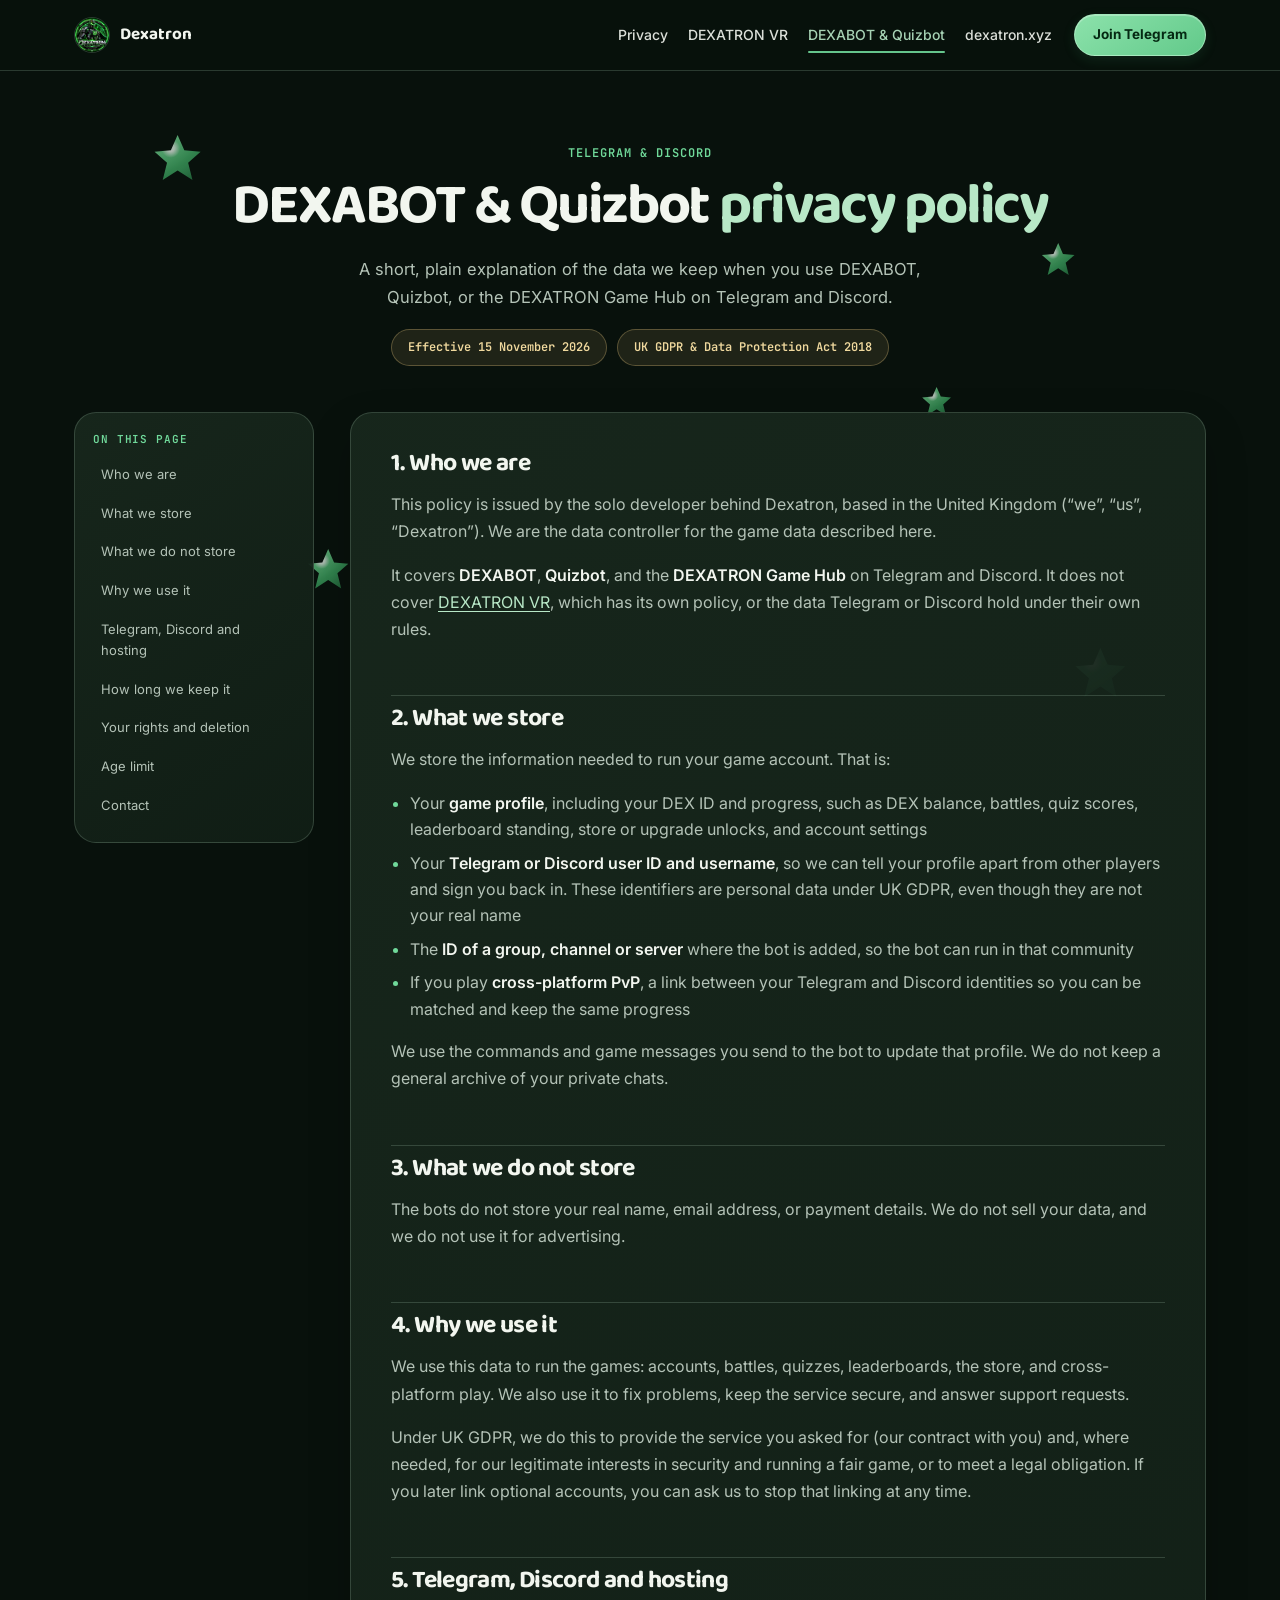
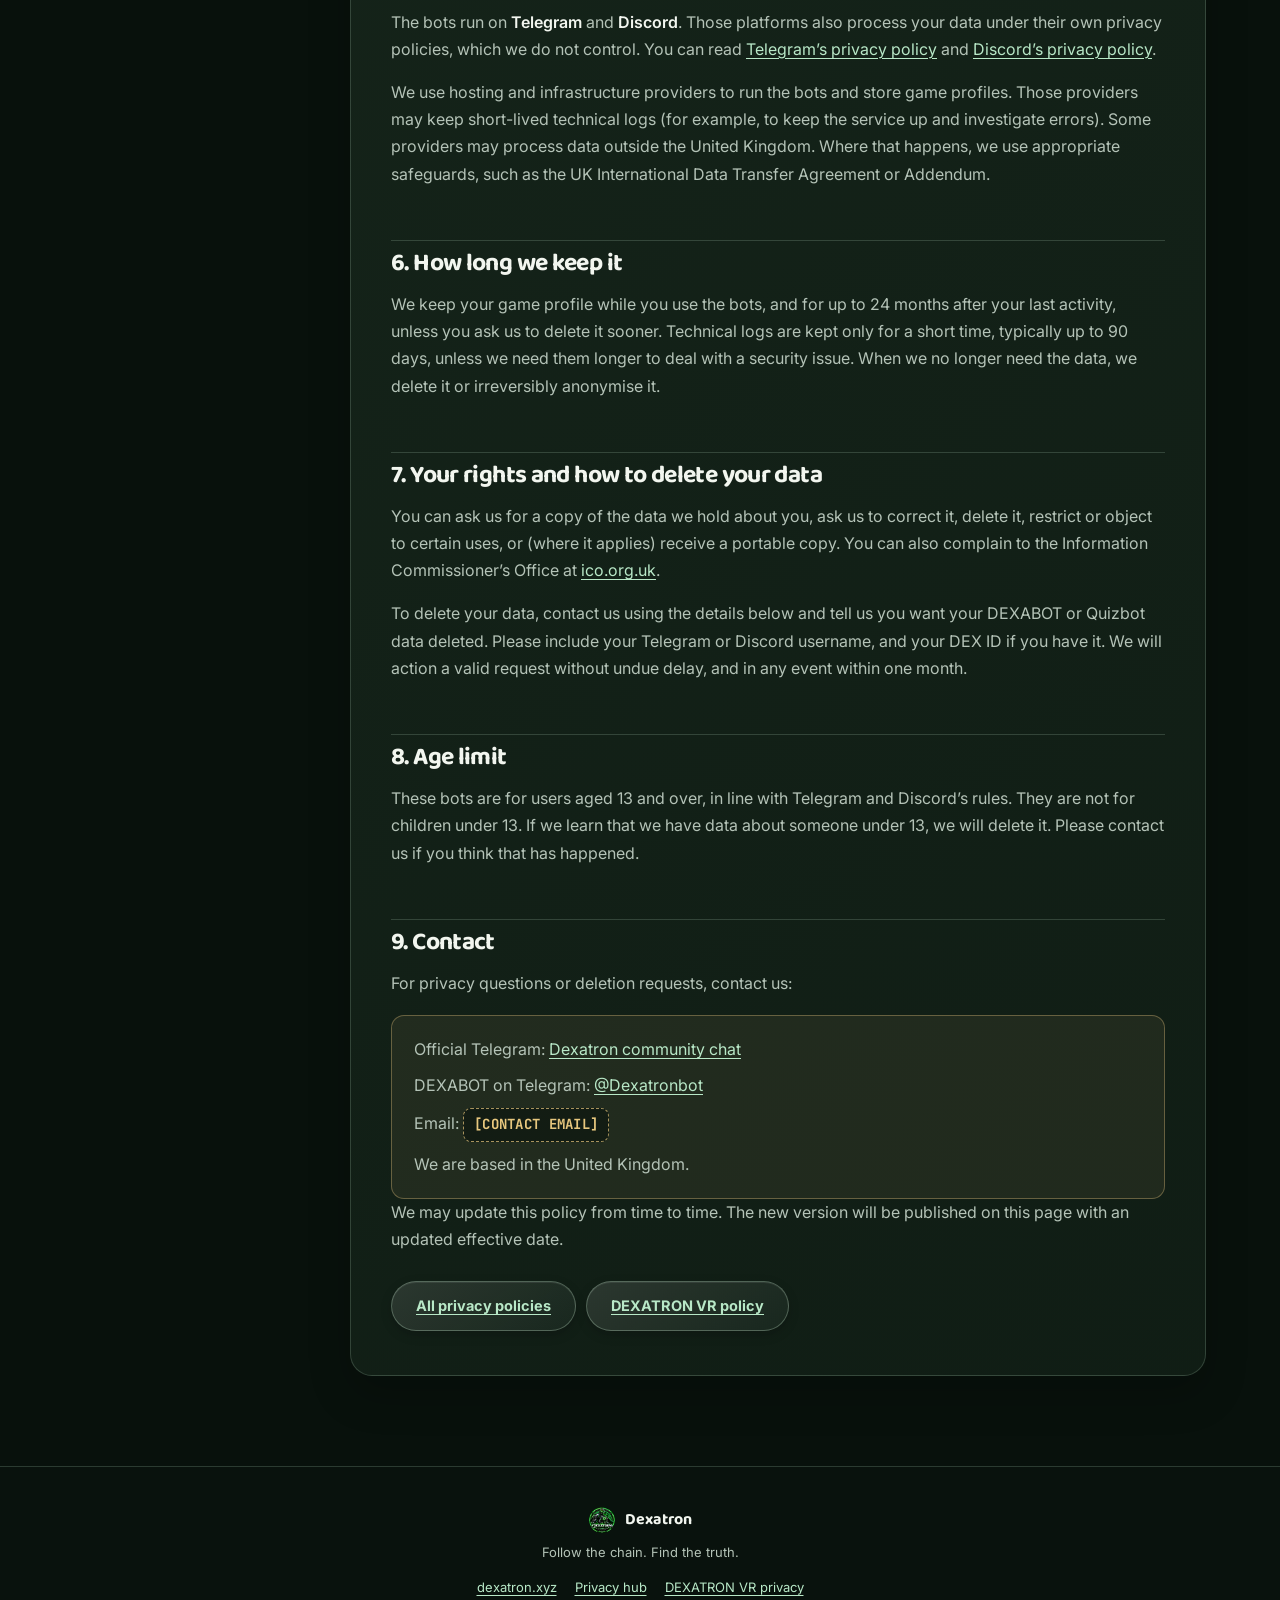
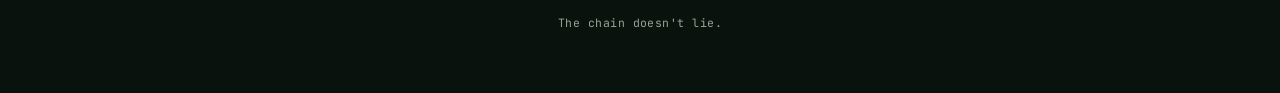
==== dexabot/index.html @ 78ece73e "Add Dexatron privacy policy site Publish the static privacy hub, VR and bot policies, and badge asse" ====
<!DOCTYPE html>
<html lang="en">
<head>
<meta charset="UTF-8">
<meta name="viewport" content="width=device-width, initial-scale=1.0">
<title>DEXABOT &amp; Quizbot Privacy Policy | Dexatron</title>
<meta name="description" content="Privacy policy for DEXABOT and Quizbot on Telegram and Discord.">
<link rel="icon" href="../assets/dexatron_badge.jpg" type="image/jpeg">
<link rel="stylesheet" href="../styles.css">
</head>
<body>
<div class="ambient" aria-hidden="true">
  <span class="ambient-star ambient-star-a"></span>
  <span class="ambient-star ambient-star-b"></span>
  <span class="ambient-star ambient-star-c"></span>
  <span class="ambient-star ambient-star-d"></span>
  <span class="ambient-star ambient-star-e"></span>
</div>

<header class="nav">
  <div class="nav-inner">
    <a href="https://dexatron.xyz" class="nav-brand">
      <img src="../assets/dexatron_badge.jpg" alt="Dexatron logo" class="nav-logo" width="36" height="36">
      <span>Dexatron</span>
    </a>
    <button class="nav-toggle" type="button" aria-label="Open navigation menu" aria-expanded="false" aria-controls="primaryNavigation">
      <span></span><span></span><span></span>
    </button>
    <div class="nav-menu" id="primaryNavigation">
      <nav class="nav-links" aria-label="Main navigation">
        <a href="../">Privacy</a>
        <a href="../vr/">DEXATRON VR</a>
        <a href="./" aria-current="page">DEXABOT &amp; Quizbot</a>
        <a href="https://dexatron.xyz">dexatron.xyz</a>
      </nav>
      <a href="https://t.me/+HoPFVyeDscowMzVk" target="_blank" rel="noopener" class="nav-cta">Join Telegram</a>
    </div>
  </div>
</header>

<main>
  <section class="page-hero">
    <p class="eyebrow">Telegram &amp; Discord</p>
    <h1>DEXABOT &amp; Quizbot <span class="accent">privacy policy</span></h1>
    <p class="lede">A short, plain explanation of the data we keep when you use DEXABOT, Quizbot, or the DEXATRON Game Hub on Telegram and Discord.</p>
    <div class="meta-pills">
      <span class="pill">Effective 15 November 2026</span>
      <span class="pill">UK GDPR &amp; Data Protection Act 2018</span>
    </div>
  </section>

  <div class="policy-wrap">
    <nav class="toc" aria-label="On this page">
      <h2>On this page</h2>
      <ol>
        <li><a href="#who">Who we are</a></li>
        <li><a href="#collect">What we store</a></li>
        <li><a href="#not-collect">What we do not store</a></li>
        <li><a href="#use">Why we use it</a></li>
        <li><a href="#third">Telegram, Discord and hosting</a></li>
        <li><a href="#retention">How long we keep it</a></li>
        <li><a href="#rights">Your rights and deletion</a></li>
        <li><a href="#children">Age limit</a></li>
        <li><a href="#contact">Contact</a></li>
      </ol>
    </nav>

    <article class="policy">
      <h2 id="who">1. Who we are</h2>
      <p>This policy is issued by the solo developer behind Dexatron, based in the United Kingdom (“we”, “us”, “Dexatron”). We are the data controller for the game data described here.</p>
      <p>It covers <strong>DEXABOT</strong>, <strong>Quizbot</strong>, and the <strong>DEXATRON Game Hub</strong> on Telegram and Discord. It does not cover <a href="../vr/">DEXATRON VR</a>, which has its own policy, or the data Telegram or Discord hold under their own rules.</p>

      <h2 id="collect">2. What we store</h2>
      <p>We store the information needed to run your game account. That is:</p>
      <ul>
        <li>Your <strong>game profile</strong>, including your DEX ID and progress, such as DEX balance, battles, quiz scores, leaderboard standing, store or upgrade unlocks, and account settings</li>
        <li>Your <strong>Telegram or Discord user ID and username</strong>, so we can tell your profile apart from other players and sign you back in. These identifiers are personal data under UK GDPR, even though they are not your real name</li>
        <li>The <strong>ID of a group, channel or server</strong> where the bot is added, so the bot can run in that community</li>
        <li>If you play <strong>cross-platform PvP</strong>, a link between your Telegram and Discord identities so you can be matched and keep the same progress</li>
      </ul>
      <p>We use the commands and game messages you send to the bot to update that profile. We do not keep a general archive of your private chats.</p>

      <h2 id="not-collect">3. What we do not store</h2>
      <p>The bots do not store your real name, email address, or payment details. We do not sell your data, and we do not use it for advertising.</p>

      <h2 id="use">4. Why we use it</h2>
      <p>We use this data to run the games: accounts, battles, quizzes, leaderboards, the store, and cross-platform play. We also use it to fix problems, keep the service secure, and answer support requests.</p>
      <p>Under UK GDPR, we do this to provide the service you asked for (our contract with you) and, where needed, for our legitimate interests in security and running a fair game, or to meet a legal obligation. If you later link optional accounts, you can ask us to stop that linking at any time.</p>

      <h2 id="third">5. Telegram, Discord and hosting</h2>
      <p>The bots run on <strong>Telegram</strong> and <strong>Discord</strong>. Those platforms also process your data under their own privacy policies, which we do not control. You can read <a href="https://telegram.org/privacy" target="_blank" rel="noopener">Telegram’s privacy policy</a> and <a href="https://discord.com/privacy" target="_blank" rel="noopener">Discord’s privacy policy</a>.</p>
      <p>We use hosting and infrastructure providers to run the bots and store game profiles. Those providers may keep short-lived technical logs (for example, to keep the service up and investigate errors). Some providers may process data outside the United Kingdom. Where that happens, we use appropriate safeguards, such as the UK International Data Transfer Agreement or Addendum.</p>

      <h2 id="retention">6. How long we keep it</h2>
      <p>We keep your game profile while you use the bots, and for up to 24 months after your last activity, unless you ask us to delete it sooner. Technical logs are kept only for a short time, typically up to 90 days, unless we need them longer to deal with a security issue. When we no longer need the data, we delete it or irreversibly anonymise it.</p>

      <h2 id="rights">7. Your rights and how to delete your data</h2>
      <p>You can ask us for a copy of the data we hold about you, ask us to correct it, delete it, restrict or object to certain uses, or (where it applies) receive a portable copy. You can also complain to the Information Commissioner’s Office at <a href="https://ico.org.uk" target="_blank" rel="noopener">ico.org.uk</a>.</p>
      <p>To delete your data, contact us using the details below and tell us you want your DEXABOT or Quizbot data deleted. Please include your Telegram or Discord username, and your DEX ID if you have it. We will action a valid request without undue delay, and in any event within one month.</p>

      <h2 id="children">8. Age limit</h2>
      <p>These bots are for users aged 13 and over, in line with Telegram and Discord’s rules. They are not for children under 13. If we learn that we have data about someone under 13, we will delete it. Please contact us if you think that has happened.</p>

      <h2 id="contact">9. Contact</h2>
      <p>For privacy questions or deletion requests, contact us:</p>
      <div class="contact-box">
        <p>Official Telegram: <a href="https://t.me/+HoPFVyeDscowMzVk" target="_blank" rel="noopener">Dexatron community chat</a></p>
        <p>DEXABOT on Telegram: <a href="https://t.me/Dexatronbot" target="_blank" rel="noopener">@Dexatronbot</a></p>
        <p>Email: <span class="placeholder-email">[CONTACT EMAIL]</span></p>
        <p>We are based in the United Kingdom.</p>
      </div>
      <p>We may update this policy from time to time. The new version will be published on this page with an updated effective date.</p>
      <div class="back-row">
        <a class="btn btn-ghost" href="../">All privacy policies</a>
        <a class="btn btn-ghost" href="../vr/">DEXATRON VR policy</a>
      </div>
    </article>
  </div>
</main>

<footer class="footer">
  <div class="footer-inner">
    <div class="footer-brand">
      <img src="../assets/dexatron_badge.jpg" alt="Dexatron logo" class="footer-logo" width="26" height="26">
      <span>Dexatron</span>
    </div>
    <p class="footer-tagline">Follow the chain. Find the truth.</p>
    <div class="footer-links">
      <a href="https://dexatron.xyz">dexatron.xyz</a>
      <a href="../">Privacy hub</a>
      <a href="../vr/">DEXATRON VR privacy</a>
    </div>
    <p class="footer-motto">The chain doesn't lie.</p>
  </div>
</footer>

<script>
  const toggle = document.querySelector('.nav-toggle');
  const menu = document.getElementById('primaryNavigation');
  if (toggle && menu) {
    toggle.addEventListener('click', () => {
      const open = menu.classList.toggle('open');
      toggle.setAttribute('aria-expanded', open ? 'true' : 'false');
      toggle.setAttribute('aria-label', open ? 'Close navigation menu' : 'Open navigation menu');
    });
  }
</script>
</body>
</html>
---- styles.css ----
@import url('https://fonts.googleapis.com/css2?family=Baloo+2:wght@500;600;700;800&family=Inter:wght@400;500;600;700&family=JetBrains+Mono:wght@500&display=swap');

:root{
  --bg: #08110c;
  --panel: rgba(19, 32, 24, 0.88);
  --panel-solid: #132018;
  --panel-2: #19291f;
  --green: #70d99a;
  --green-dark: #194c31;
  --green-soft: #b8e8c7;
  --mint: #e0f2e5;
  --gold: #e7c77e;
  --ink: #f2f6ef;
  --muted: #b4c3b7;
  --line: rgba(170, 205, 178, 0.22);
  --radius: 22px;
  --radius-sm: 13px;
  --maxw: 1180px;
  --shadow-soft: 0 18px 42px rgba(0, 0, 0, 0.22);
  --shadow-raised: 0 14px 30px rgba(0, 0, 0, 0.28);
  --ease-ui: 180ms ease;
}

*{box-sizing:border-box;}
html{scroll-behavior:smooth;}
body{
  margin:0;
  background:var(--bg);
  color:var(--ink);
  font-family:'Inter', sans-serif;
  font-size:16px;
  line-height:1.6;
  overflow-x:hidden;
  position:relative;
  min-height:100vh;
  display:flex;
  flex-direction:column;
}
img{max-width:100%; display:block;}
a{color:inherit; text-decoration:none;}
h1,h2,h3{
  font-family:'Baloo 2', sans-serif;
  font-weight:700;
  margin:0 0 .5em;
  line-height:1.15;
  letter-spacing:-.025em;
  color:var(--ink);
}
p{line-height:1.7; color:var(--muted); margin:0 0 1em;}
.eyebrow{
  font-family:'JetBrains Mono', monospace;
  font-weight:600;
  color:var(--green);
  text-transform:uppercase;
  letter-spacing:.08em;
  font-size:12px;
  margin-bottom:.8em;
}
.center{text-align:center; margin-left:auto; margin-right:auto;}
.accent{color:var(--green-soft);}
main{flex:1; position:relative; z-index:2;}

:focus-visible{
  outline:2px solid var(--green);
  outline-offset:3px;
}
button{font:inherit;}

@media (prefers-reduced-motion: reduce){
  *{animation-duration:.001ms !important; animation-iteration-count:1 !important; transition-duration:.001ms !important; scroll-behavior:auto !important;}
  .nav-logo{animation:none !important;}
  .ambient-star{animation:none !important;}
  .marquee-track{animation:none !important;}
}

/* ---------- ambient background ---------- */
.ambient{
  position:fixed; inset:0;
  z-index:0;
  pointer-events:none;
  overflow:hidden;
}
.ambient-star{
  position:absolute;
  display:block;
  width:var(--star-size, 40px);
  aspect-ratio:1;
  clip-path:polygon(50% 0%,64% 32%,98% 35%,72% 58%,81% 94%,50% 74%,19% 94%,28% 58%,2% 35%,36% 32%);
  background:
    radial-gradient(circle at 35% 28%, rgba(239,255,243,.98) 0 7%, transparent 20%),
    linear-gradient(145deg, rgba(154,255,184,.98), rgba(75,207,120,.76) 58%, rgba(44,150,82,.58));
  filter:drop-shadow(0 0 12px rgba(112,217,154,.5)) drop-shadow(0 0 26px rgba(72,190,112,.24));
  opacity:.7;
  animation:starFloat var(--star-duration, 18s) ease-in-out infinite alternate;
}
.ambient-star-a{ --star-size:48px; --star-duration:16s; --star-x:124px; --star-y:-108px; top:15%; left:12%; }
.ambient-star-b{ --star-size:34px; --star-duration:19s; --star-x:-112px; --star-y:126px; top:27%; right:16%; animation-delay:-7s; }
.ambient-star-c{ --star-size:42px; --star-duration:17s; --star-x:138px; --star-y:112px; top:61%; left:24%; animation-delay:-11s; }
.ambient-star-d{ --star-size:52px; --star-duration:21s; --star-x:-132px; --star-y:-122px; top:72%; right:12%; animation-delay:-4s; }
.ambient-star-e{ --star-size:30px; --star-duration:15s; --star-x:96px; --star-y:-138px; top:43%; left:72%; animation-delay:-9s; }
@keyframes starFloat{
  0%{transform:translate3d(0,0,0) rotate(-12deg) scale(.92); opacity:.58;}
  28%{transform:translate3d(calc(var(--star-x) * .42),calc(var(--star-y) * -.28),0) rotate(2deg) scale(1.04); opacity:.76;}
  58%{transform:translate3d(var(--star-x),var(--star-y),0) rotate(15deg) scale(.97); opacity:.66;}
  82%{transform:translate3d(calc(var(--star-x) * .72),calc(var(--star-y) * 1.16),0) rotate(7deg) scale(1.08); opacity:.8;}
  100%{transform:translate3d(calc(var(--star-x) * .2),calc(var(--star-y) * .18),0) rotate(-12deg) scale(.92); opacity:.58;}
}
@media (max-width:600px){
  .ambient-star{opacity:.56;}
  .ambient-star-a{--star-size:38px;--star-x:82px;--star-y:-82px; top:12%;left:7%;}
  .ambient-star-b{--star-size:28px;--star-x:-76px;--star-y:92px; top:31%;right:8%;}
  .ambient-star-c{--star-size:34px;--star-x:88px;--star-y:78px; top:63%;left:12%;}
  .ambient-star-d{--star-size:40px;--star-x:-84px;--star-y:-92px; top:78%;right:8%;}
  .ambient-star-e{--star-size:26px;--star-x:64px;--star-y:-96px; top:48%;left:82%;}
}

/* ---------- nav ---------- */
.nav{
  position:sticky; top:0; left:0; right:0;
  z-index:500;
  background:rgba(8,17,12,.94);
  backdrop-filter:blur(12px);
  border-bottom:1px solid var(--line);
}
.nav-inner{
  max-width:var(--maxw);
  margin:0 auto;
  padding:14px 24px;
  display:flex;
  align-items:center;
  justify-content:space-between;
  gap:20px;
}
.nav-brand{
  display:flex; align-items:center; gap:10px;
  font-family:'Baloo 2', sans-serif; font-weight:700;
  font-size:17px;
}
.nav-logo{width:36px; height:36px; border-radius:50%; border:1px solid var(--line); object-fit:cover; animation:spin 18s linear infinite;}
@keyframes spin{to{transform:rotate(360deg);}}
.nav-menu{display:flex; align-items:center; justify-content:flex-end; gap:22px;}
.nav-links{display:flex; align-items:center; gap:20px; font-size:14px; font-weight:500;}
.nav-links a{color:var(--ink); opacity:.9; transition:color var(--ease-ui);}
.nav-links a:hover{color:var(--green-soft);}
.nav-links a[aria-current="page"]{color:var(--green-soft); position:relative;}
.nav-links a[aria-current="page"]::after{
  content:"";
  position:absolute;
  left:0; right:0; bottom:-7px;
  height:2px;
  border-radius:2px;
  background:var(--green);
}
.nav-cta{
  background:linear-gradient(145deg, #8ce2ab, #62c98a);
  color:#052913;
  font-weight:700;
  font-size:13.5px;
  padding:9px 18px;
  border-radius:999px;
  border:1px solid rgba(221,255,230,.42);
  box-shadow:0 4px 12px rgba(43,126,75,.2), inset 0 1px rgba(255,255,255,.28);
  transition:transform var(--ease-ui), box-shadow var(--ease-ui);
  white-space:nowrap;
}
.nav-cta:hover{transform:translateY(-2px); box-shadow:0 8px 22px rgba(69,232,138,.32);}
.nav-toggle{
  display:none;
  align-items:center;
  justify-content:center;
  flex-direction:column;
  gap:5px;
  width:44px; height:44px;
  padding:10px;
  border:1px solid rgba(170,205,178,.3);
  border-radius:var(--radius-sm);
  background:linear-gradient(145deg, rgba(27,44,33,.98), rgba(17,30,22,.98));
  box-shadow:0 4px 12px rgba(0,0,0,.18), inset 0 1px rgba(255,255,255,.06);
  cursor:pointer;
}
.nav-toggle span{
  display:block; width:21px; height:2px; border-radius:2px;
  background:var(--green-soft);
  transition:transform var(--ease-ui), opacity var(--ease-ui);
}
.nav-toggle[aria-expanded="true"] span:first-child{transform:translateY(7px) rotate(45deg);}
.nav-toggle[aria-expanded="true"] span:nth-child(2){opacity:0;}
.nav-toggle[aria-expanded="true"] span:last-child{transform:translateY(-7px) rotate(-45deg);}
@media (max-width:1100px){
  .nav-inner{
    display:grid;
    grid-template-columns:minmax(0,1fr) 44px;
    gap:10px 14px;
    padding:12px 20px;
  }
  .nav-brand{grid-column:1; grid-row:1;}
  .nav-toggle{display:flex; grid-column:2; grid-row:1;}
  .nav-menu{
    display:none;
    grid-column:1 / -1;
    grid-row:2;
    width:100%;
    align-items:stretch;
    flex-direction:column;
    gap:14px;
    padding:14px 0 4px;
    border-top:1px solid rgba(170,205,178,.18);
  }
  .nav-menu.open{display:flex;}
  .nav-links{
    display:grid;
    grid-template-columns:repeat(2,minmax(0,1fr));
    width:100%;
    gap:6px 10px;
    font-size:14px;
  }
  .nav-links a{
    padding:10px 12px;
    border-radius:var(--radius-sm);
    background:rgba(220,239,224,.045);
  }
  .nav-links a[aria-current="page"]::after{display:none;}
  .nav-links a[aria-current="page"]{
    color:var(--green-soft);
    background:rgba(112,217,154,.1);
    border:1px solid rgba(112,217,154,.32);
  }
  .nav-cta{width:100%; text-align:center;}
}

/* ---------- buttons ---------- */
.btn{
  display:inline-flex;
  align-items:center;
  justify-content:center;
  min-height:48px;
  padding:12px 24px;
  border-radius:999px;
  font-weight:700;
  font-size:14.5px;
  border:1px solid transparent;
  cursor:pointer;
  transition:transform var(--ease-ui), box-shadow var(--ease-ui), background var(--ease-ui), border-color var(--ease-ui);
}
.btn-primary{
  background:linear-gradient(145deg, #8ce2ab, #62c98a);
  color:#052913;
  border-color:rgba(221,255,230,.42);
  box-shadow:0 5px 14px rgba(48,137,81,.24), inset 0 1px rgba(255,255,255,.28);
}
.btn-primary:hover{
  transform:translateY(-2px);
  box-shadow:0 9px 22px rgba(48,137,81,.3), inset 0 1px rgba(255,255,255,.3);
}
.btn-ghost{
  background:linear-gradient(145deg, rgba(231,243,233,.12), rgba(122,163,134,.08));
  border-color:rgba(190,220,197,.32);
  color:var(--ink);
  box-shadow:0 4px 12px rgba(0,0,0,.16), inset 0 1px rgba(255,255,255,.08);
}
.btn-ghost:hover{
  border-color:var(--green-soft);
  background:rgba(112,217,154,.13);
  color:var(--green-soft);
  transform:translateY(-2px);
}

/* ---------- marquee ---------- */
.marquee{
  position:relative; z-index:2;
  overflow:hidden;
  white-space:nowrap;
  padding:16px 0;
  border-top:1px solid var(--line);
  border-bottom:1px solid var(--line);
  background:rgba(20,34,25,.82);
}
.marquee-track{
  display:inline-flex;
  gap:14px;
  animation:marquee 30s linear infinite;
}
.marquee-track span{
  display:inline-block;
  background:linear-gradient(145deg, #1d3024, #17261d);
  border:1px solid var(--line);
  padding:9px 20px;
  border-radius:999px;
  font-size:13.5px;
  font-weight:600;
  color:var(--mint);
}
@keyframes marquee{
  0%{transform:translateX(0);}
  100%{transform:translateX(-50%);}
}
.marquee:hover .marquee-track{animation-play-state:paused;}

/* ---------- page shells ---------- */
.page-hero{
  position:relative; z-index:2;
  max-width:var(--maxw);
  margin:0 auto;
  padding:72px 24px 36px;
  text-align:center;
}
.page-hero h1{
  font-size:clamp(2.2rem, 5vw, 3.6rem);
  letter-spacing:-.04em;
  margin-bottom:16px;
}
.page-hero .lede{
  max-width:62ch;
  margin:0 auto 18px;
  font-size:16.5px;
}
.meta-pills{
  display:flex; flex-wrap:wrap; justify-content:center; gap:10px;
}
.pill{
  display:inline-block;
  font-family:'JetBrains Mono', monospace;
  font-size:12px;
  font-weight:600;
  color:#f0d99e;
  background:rgba(231,199,126,.1);
  border:1px solid rgba(231,199,126,.3);
  padding:8px 16px;
  border-radius:999px;
}

/* hub cards */
.hub{
  max-width:var(--maxw);
  margin:0 auto;
  padding:20px 24px 90px;
  position:relative; z-index:2;
}
.hub-grid{
  display:grid;
  grid-template-columns:repeat(2, minmax(0,1fr));
  gap:22px;
}
.hub-card{
  background:linear-gradient(145deg, rgba(24,39,29,.94), rgba(17,30,22,.94));
  border:1px solid var(--line);
  border-radius:var(--radius);
  padding:32px 28px 28px;
  box-shadow:var(--shadow-soft);
  display:flex;
  flex-direction:column;
  gap:8px;
  transition:transform var(--ease-ui), border-color var(--ease-ui), box-shadow var(--ease-ui);
}
.hub-card:hover{
  transform:translateY(-3px);
  border-color:rgba(112,217,154,.4);
  box-shadow:var(--shadow-raised);
}
.hub-card h2{font-size:clamp(1.5rem, 2.6vw, 2rem); margin-bottom:4px;}
.hub-card p{flex:1;}
.hub-card .card-actions{display:flex; flex-wrap:wrap; gap:10px; margin-top:10px;}
.hub-note{
  margin-top:36px;
  text-align:center;
  max-width:62ch;
}
.hub-note a{color:var(--green-soft); text-decoration:underline; text-underline-offset:3px;}

/* policy layout */
.policy-wrap{
  max-width:var(--maxw);
  margin:0 auto;
  padding:10px 24px 90px;
  display:grid;
  grid-template-columns:240px minmax(0,1fr);
  gap:36px;
  position:relative; z-index:2;
}
.toc{
  position:sticky;
  top:96px;
  align-self:start;
  background:linear-gradient(145deg, rgba(24,39,29,.94), rgba(17,30,22,.94));
  border:1px solid var(--line);
  border-radius:var(--radius);
  padding:20px 18px;
}
.toc h2{
  font-family:'JetBrains Mono', monospace;
  font-size:11px;
  font-weight:600;
  letter-spacing:.08em;
  text-transform:uppercase;
  color:var(--green);
  margin:0 0 12px;
}
.toc ol{
  list-style:none;
  margin:0;
  padding:0;
  display:flex;
  flex-direction:column;
  gap:6px;
}
.toc a{
  display:block;
  font-size:13px;
  color:var(--muted);
  padding:6px 8px;
  border-radius:8px;
  transition:color var(--ease-ui), background var(--ease-ui);
}
.toc a:hover{color:var(--green-soft); background:rgba(112,217,154,.08);}

.policy{
  background:linear-gradient(145deg, rgba(24,39,29,.94), rgba(17,30,22,.94));
  border:1px solid var(--line);
  border-radius:var(--radius);
  padding:36px 40px 44px;
  box-shadow:var(--shadow-soft);
}
.policy h2{
  font-size:clamp(1.25rem, 2.2vw, 1.55rem);
  margin:2.1em 0 .55em;
  padding-top:8px;
  border-top:1px solid var(--line);
}
.policy h2:first-of-type{margin-top:0; padding-top:0; border-top:none;}
.policy h3{
  font-size:1.05rem;
  margin:1.3em 0 .4em;
  color:var(--green-soft);
}
.policy p, .policy li{color:var(--muted);}
.policy a{
  color:var(--green-soft);
  text-decoration:underline;
  text-underline-offset:3px;
}
.policy ul, .policy ol{margin:0 0 1em; padding-left:1.2em;}
.policy li{margin:0 0 .45em; line-height:1.65;}
.policy li::marker{color:var(--green);}
.policy strong{color:var(--ink); font-weight:600;}

.contact-box{
  margin-top:18px;
  padding:20px 22px;
  border-radius:var(--radius-sm);
  border:1px solid rgba(231,199,126,.35);
  background:rgba(231,199,126,.08);
}
.contact-box p{margin-bottom:.55em;}
.contact-box p:last-child{margin-bottom:0;}
.placeholder-email{
  display:inline-block;
  font-family:'JetBrains Mono', monospace;
  font-size:14px;
  font-weight:700;
  color:var(--gold);
  background:rgba(8,17,12,.55);
  border:1px dashed rgba(231,199,126,.7);
  padding:4px 10px;
  border-radius:8px;
  letter-spacing:.02em;
}

.back-row{
  display:flex; flex-wrap:wrap; gap:10px;
  margin-top:28px;
}

/* footer */
.footer{
  position:relative; z-index:2;
  border-top:1px solid var(--line);
  background:rgba(11,20,14,.72);
  padding:40px 24px 60px;
  margin-top:auto;
}
.footer-inner{
  max-width:var(--maxw);
  margin:0 auto;
  display:flex;
  flex-direction:column;
  align-items:center;
  gap:8px;
  text-align:center;
}
.footer-brand{display:flex; align-items:center; gap:10px; font-family:'Baloo 2', sans-serif; font-weight:700;}
.footer-logo{width:26px; height:26px; border-radius:50%; object-fit:cover;}
.footer-tagline{font-size:13px; color:var(--muted); margin:0;}
.footer-links{display:flex; flex-wrap:wrap; gap:8px 18px; justify-content:center; margin-top:6px;}
.footer-links a{
  font-size:13px;
  color:var(--green-soft);
  text-decoration:underline;
  text-underline-offset:3px;
}
.footer-motto{
  font-family:'JetBrains Mono', monospace;
  font-size:11.5px;
  color:#91a596;
  margin:8px 0 0;
  letter-spacing:.04em;
}

@media (max-width:900px){
  .hub-grid{grid-template-columns:1fr;}
  .policy-wrap{grid-template-columns:1fr; gap:22px; padding:10px 16px 80px;}
  .toc{position:static;}
  .toc ol{display:grid; grid-template-columns:repeat(2,minmax(0,1fr)); gap:4px 10px;}
  .policy{padding:26px 20px 32px;}
  .page-hero{padding:48px 16px 24px;}
  .hub{padding:12px 16px 80px;}
}
@media (max-width:600px){
  .toc ol{grid-template-columns:1fr;}
  .page-hero h1{font-size:clamp(2.1rem, 11vw, 3rem);}
}
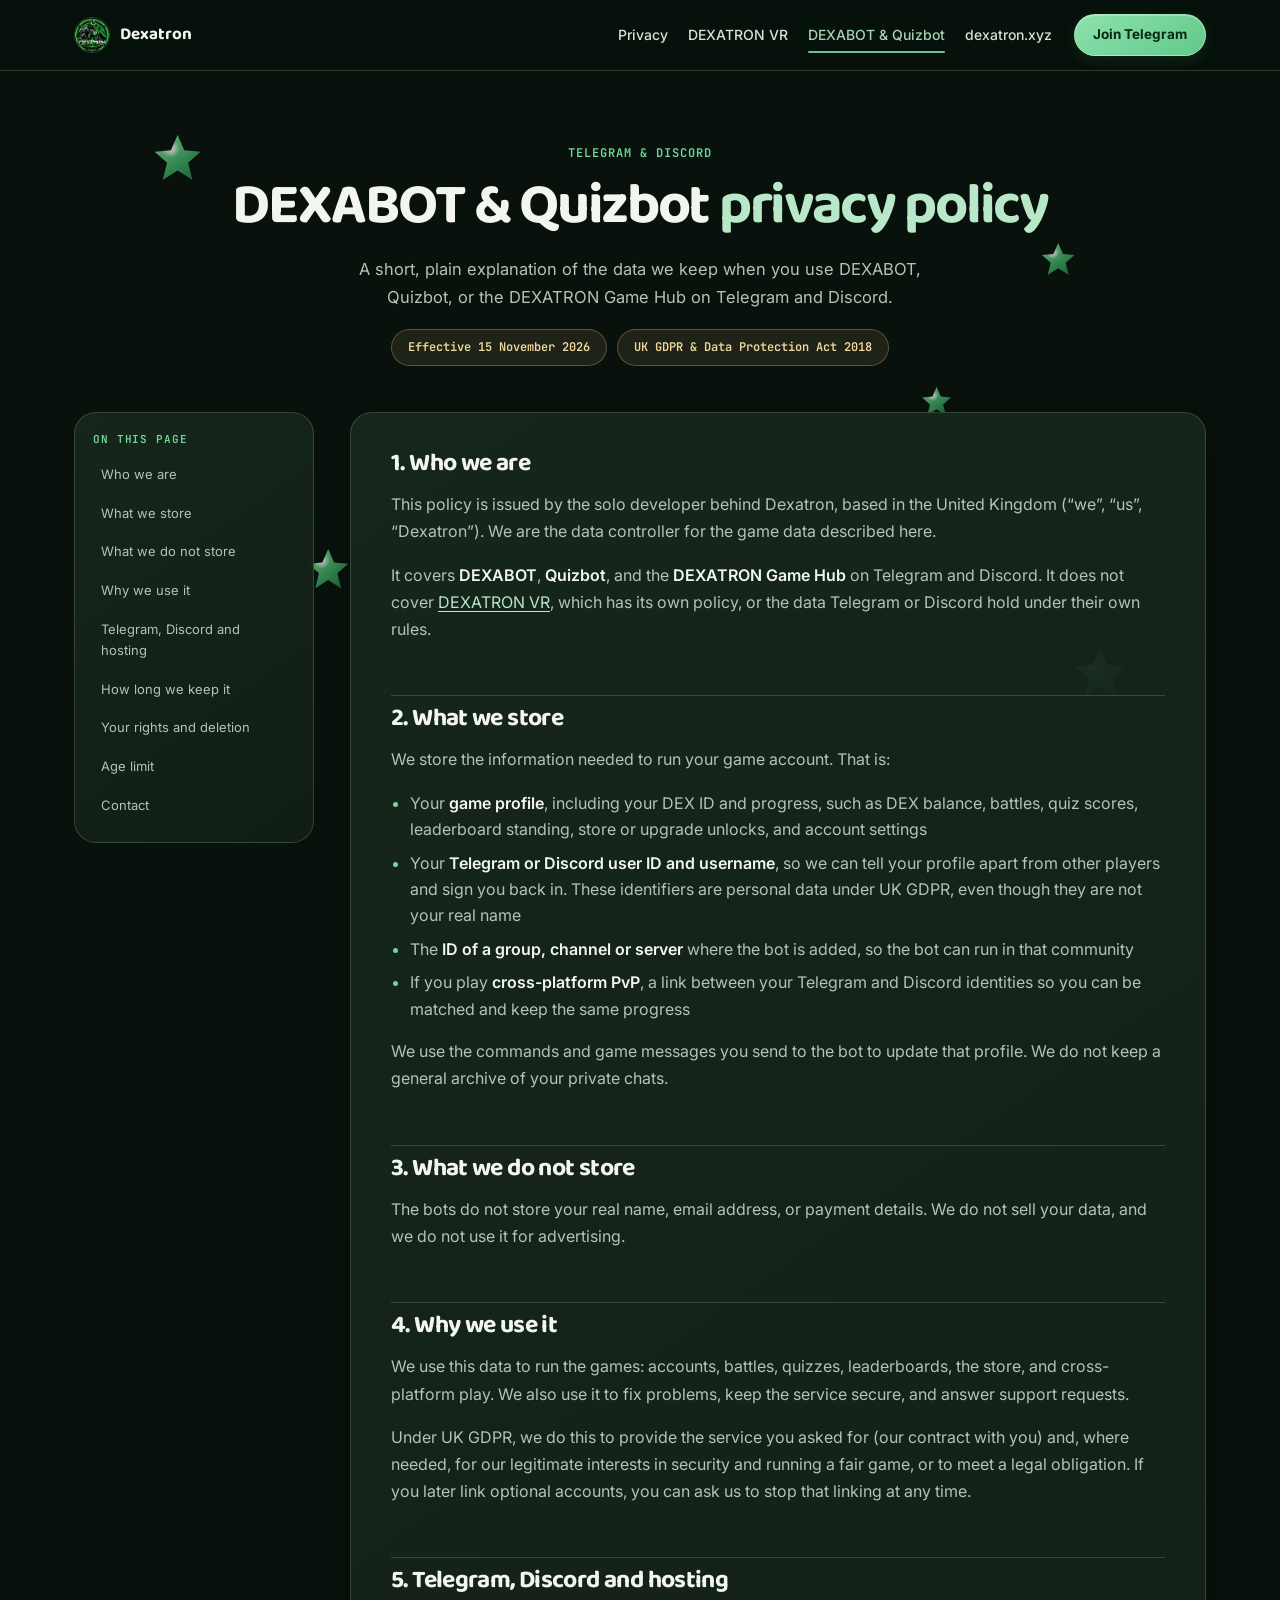
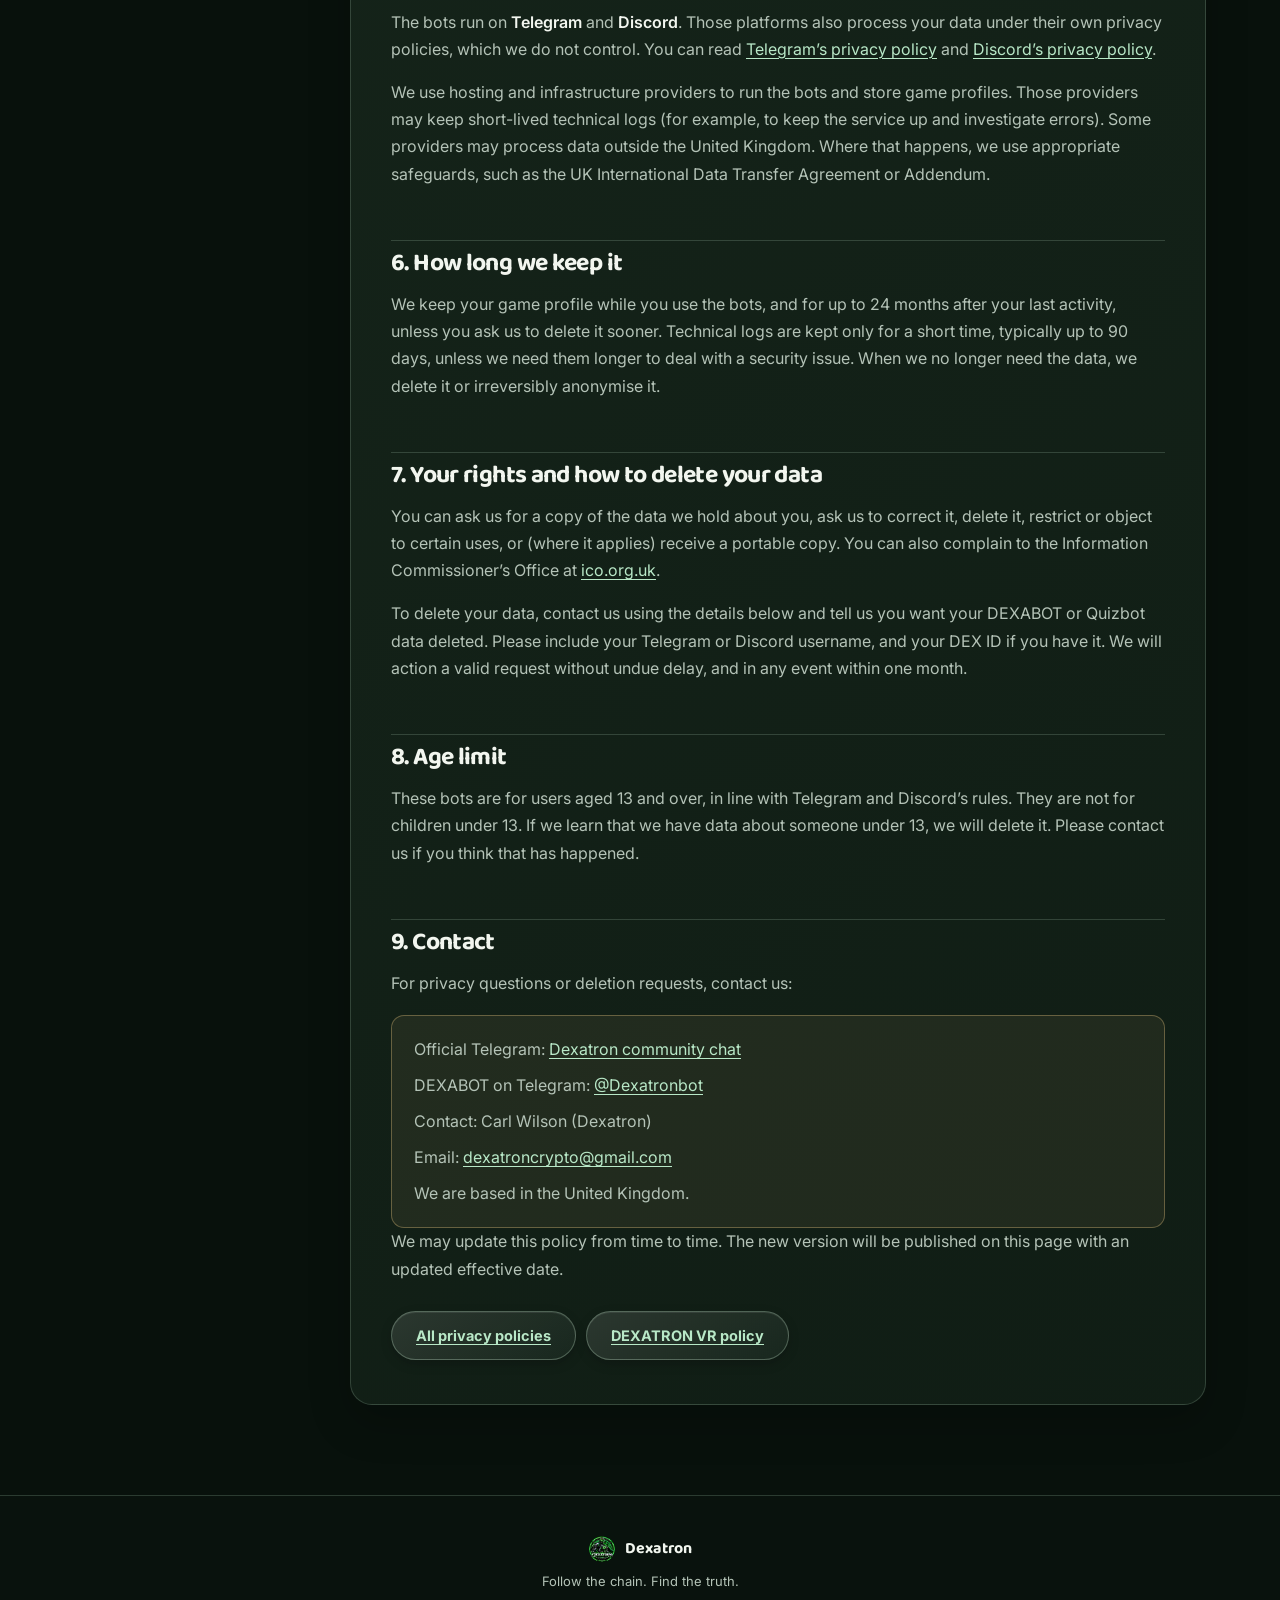
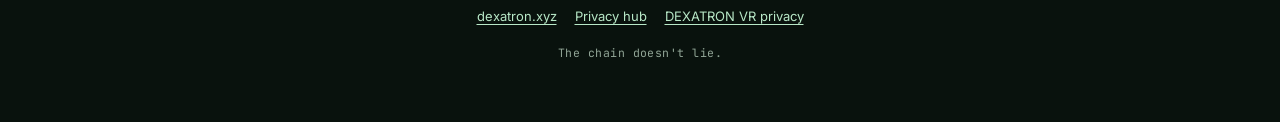
==== commit 4b710e66: "Add contact details and set VR policy to 10+" ====
--- a/dexabot/index.html
+++ b/dexabot/index.html
@@ -106,7 +106,8 @@
       <div class="contact-box">
         <p>Official Telegram: <a href="https://t.me/+HoPFVyeDscowMzVk" target="_blank" rel="noopener">Dexatron community chat</a></p>
         <p>DEXABOT on Telegram: <a href="https://t.me/Dexatronbot" target="_blank" rel="noopener">@Dexatronbot</a></p>
-        <p>Email: <span class="placeholder-email">[CONTACT EMAIL]</span></p>
+        <p>Contact: Carl Wilson (Dexatron)</p>
+        <p>Email: <a href="mailto:dexatroncrypto@gmail.com">dexatroncrypto@gmail.com</a></p>
         <p>We are based in the United Kingdom.</p>
       </div>
       <p>We may update this policy from time to time. The new version will be published on this page with an updated effective date.</p>
